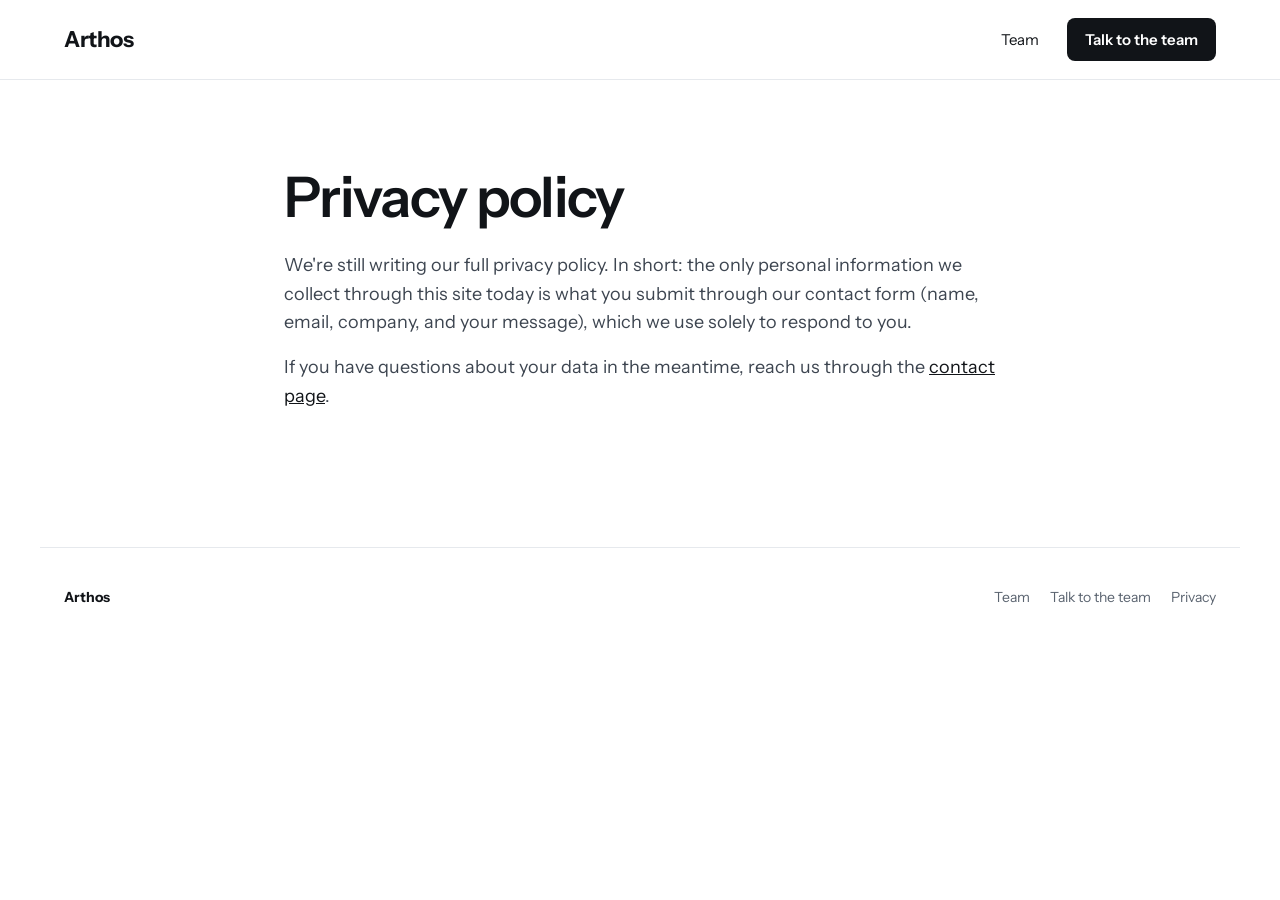
==== privacy/index.html @ 0f5fb615 "Rebuild homepage, team page, and contact page per approved design handoff New light/Instrument Sans " ====
<!DOCTYPE html>
<html lang="en">
<head>
    <meta charset="UTF-8">
    <meta name="viewport" content="width=device-width, initial-scale=1.0">
    <title>Privacy | Arthos AI</title>
    <meta name="robots" content="noindex">
    <link rel="icon" type="image/x-icon" href="/assets/favicon.ico">
    <link rel="preconnect" href="https://fonts.googleapis.com">
    <link rel="preconnect" href="https://fonts.gstatic.com" crossorigin>
    <link href="https://fonts.googleapis.com/css2?family=Instrument+Sans:wght@400;500;600;700&family=IBM+Plex+Mono:wght@400;500&display=swap" rel="stylesheet">
<style>
  :root { --ink: #111418; --body-text: #3D4550; --muted: #5B6470; --border: #E6E9ED; --acted: #1F5FD1; }
  * { box-sizing: border-box; }
  body { margin: 0; background: #FFFFFF; color: var(--ink); font-family: 'Instrument Sans', system-ui, sans-serif; -webkit-font-smoothing: antialiased; }
  a { color: var(--ink); }
  a:hover { color: var(--acted); }
  .wrap { max-width: 1200px; margin: 0 auto; padding: 0 24px; }
  nav.site-nav { border-bottom: 1px solid var(--border); }
  .site-nav .wrap { display: flex; align-items: center; justify-content: space-between; padding: 18px 24px; gap: 16px; flex-wrap: wrap; }
  .nav-brand { font-size: 22px; font-weight: 700; letter-spacing: -0.02em; text-decoration: none; }
  .nav-links { display: flex; align-items: center; gap: 28px; flex-wrap: wrap; font-size: 15px; }
  .nav-links a { text-decoration: none; }
  .nav-cta { background: var(--ink); color: #FFFFFF !important; padding: 12px 18px; border-radius: 8px; font-weight: 600; }
  main { padding: 88px 24px 120px; max-width: 760px; margin: 0 auto; }
  h1 { font-size: clamp(36px, 5vw, 56px); line-height: 1.05; letter-spacing: -0.03em; font-weight: 600; margin: 0 0 24px; }
  main p { font-size: 18px; line-height: 1.6; color: var(--body-text); margin: 0 0 16px; }
  footer.site-foot { border-top: 1px solid var(--border); padding: 40px 24px; display: flex; justify-content: space-between; gap: 16px; flex-wrap: wrap; font-size: 14px; color: var(--muted); max-width: 1200px; margin: 0 auto; }
  .foot-brand { font-weight: 700; color: var(--ink); text-decoration: none; }
  .foot-links { display: flex; gap: 20px; flex-wrap: wrap; }
  .foot-links a { color: var(--muted); text-decoration: none; }
</style>
</head>
<body>

<nav class="site-nav">
  <div class="wrap">
    <a class="nav-brand" href="/">Arthos</a>
    <div class="nav-links">
      <a href="/about.html">Team</a>
      <a class="nav-cta" href="/contact.html">Talk to the team</a>
    </div>
  </div>
</nav>

<main>
  <h1>Privacy policy</h1>
  <p>We're still writing our full privacy policy. In short: the only personal information we collect through this site today is what you submit through our contact form (name, email, company, and your message), which we use solely to respond to you.</p>
  <p>If you have questions about your data in the meantime, reach us through the <a href="/contact.html">contact page</a>.</p>
</main>

<footer class="site-foot">
  <a class="foot-brand" href="/">Arthos</a>
  <span class="foot-links">
    <a href="/about.html">Team</a>
    <a href="/contact.html">Talk to the team</a>
    <a href="/privacy/">Privacy</a>
  </span>
</footer>

</body>
</html>
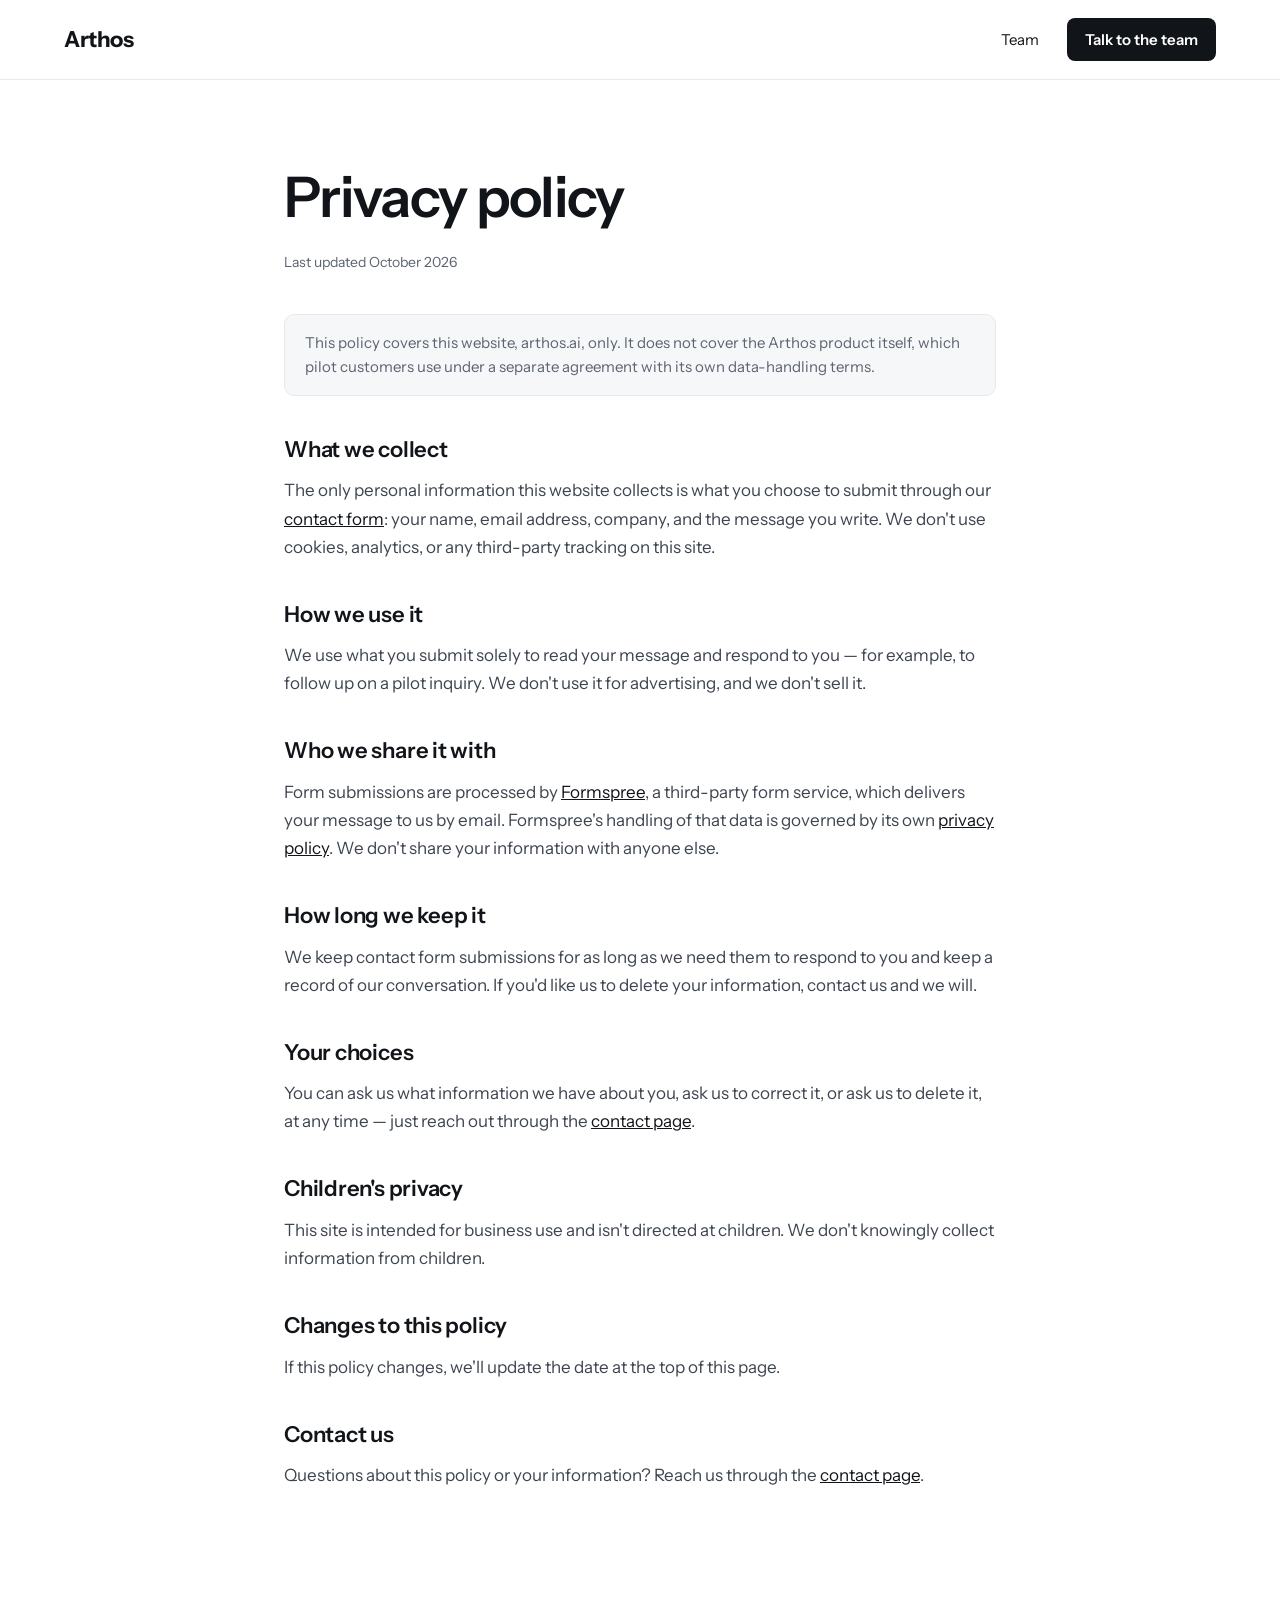
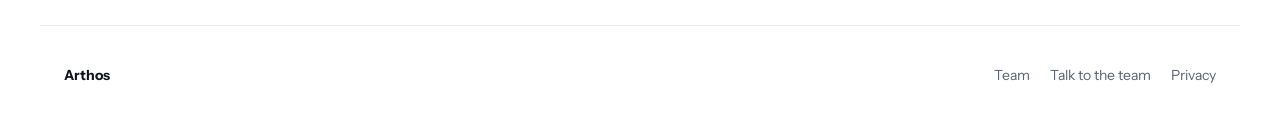
==== commit 2d02b286: "Replace contact form's success banner with an on-brand confirmation; add real privacy policy content" ====
--- a/privacy/index.html
+++ b/privacy/index.html
@@ -24,7 +24,12 @@
   .nav-cta { background: var(--ink); color: #FFFFFF !important; padding: 12px 18px; border-radius: 8px; font-weight: 600; }
   main { padding: 88px 24px 120px; max-width: 760px; margin: 0 auto; }
   h1 { font-size: clamp(36px, 5vw, 56px); line-height: 1.05; letter-spacing: -0.03em; font-weight: 600; margin: 0 0 24px; }
-  main p { font-size: 18px; line-height: 1.6; color: var(--body-text); margin: 0 0 16px; }
+  h2 { font-size: 22px; line-height: 1.3; letter-spacing: -0.01em; font-weight: 600; margin: 40px 0 12px; }
+  main p { font-size: 17px; line-height: 1.65; color: var(--body-text); margin: 0 0 16px; }
+  main ul { font-size: 17px; line-height: 1.65; color: var(--body-text); margin: 0 0 16px; padding-left: 22px; }
+  main li { margin-bottom: 8px; }
+  .updated { font-size: 14px; color: var(--muted); margin: 0 0 40px; }
+  .scope-note { background: #F6F7F9; border: 1px solid var(--border); border-radius: 10px; padding: 16px 20px; margin: 0 0 40px; font-size: 15px; line-height: 1.6; color: var(--muted); }
   footer.site-foot { border-top: 1px solid var(--border); padding: 40px 24px; display: flex; justify-content: space-between; gap: 16px; flex-wrap: wrap; font-size: 14px; color: var(--muted); max-width: 1200px; margin: 0 auto; }
   .foot-brand { font-weight: 700; color: var(--ink); text-decoration: none; }
   .foot-links { display: flex; gap: 20px; flex-wrap: wrap; }
@@ -45,8 +50,33 @@
 
 <main>
   <h1>Privacy policy</h1>
-  <p>We're still writing our full privacy policy. In short: the only personal information we collect through this site today is what you submit through our contact form (name, email, company, and your message), which we use solely to respond to you.</p>
-  <p>If you have questions about your data in the meantime, reach us through the <a href="/contact.html">contact page</a>.</p>
+  <p class="updated">Last updated October 2026</p>
+
+  <div class="scope-note">This policy covers this website, arthos.ai, only. It does not cover the Arthos product itself, which pilot customers use under a separate agreement with its own data-handling terms.</div>
+
+  <h2>What we collect</h2>
+  <p>The only personal information this website collects is what you choose to submit through our <a href="/contact.html">contact form</a>: your name, email address, company, and the message you write. We don't use cookies, analytics, or any third-party tracking on this site.</p>
+
+  <h2>How we use it</h2>
+  <p>We use what you submit solely to read your message and respond to you &mdash; for example, to follow up on a pilot inquiry. We don't use it for advertising, and we don't sell it.</p>
+
+  <h2>Who we share it with</h2>
+  <p>Form submissions are processed by <a href="https://formspree.io" target="_blank" rel="noopener">Formspree</a>, a third-party form service, which delivers your message to us by email. Formspree's handling of that data is governed by its own <a href="https://formspree.io/legal/privacy-policy/" target="_blank" rel="noopener">privacy policy</a>. We don't share your information with anyone else.</p>
+
+  <h2>How long we keep it</h2>
+  <p>We keep contact form submissions for as long as we need them to respond to you and keep a record of our conversation. If you'd like us to delete your information, contact us and we will.</p>
+
+  <h2>Your choices</h2>
+  <p>You can ask us what information we have about you, ask us to correct it, or ask us to delete it, at any time &mdash; just reach out through the <a href="/contact.html">contact page</a>.</p>
+
+  <h2>Children's privacy</h2>
+  <p>This site is intended for business use and isn't directed at children. We don't knowingly collect information from children.</p>
+
+  <h2>Changes to this policy</h2>
+  <p>If this policy changes, we'll update the date at the top of this page.</p>
+
+  <h2>Contact us</h2>
+  <p>Questions about this policy or your information? Reach us through the <a href="/contact.html">contact page</a>.</p>
 </main>
 
 <footer class="site-foot">
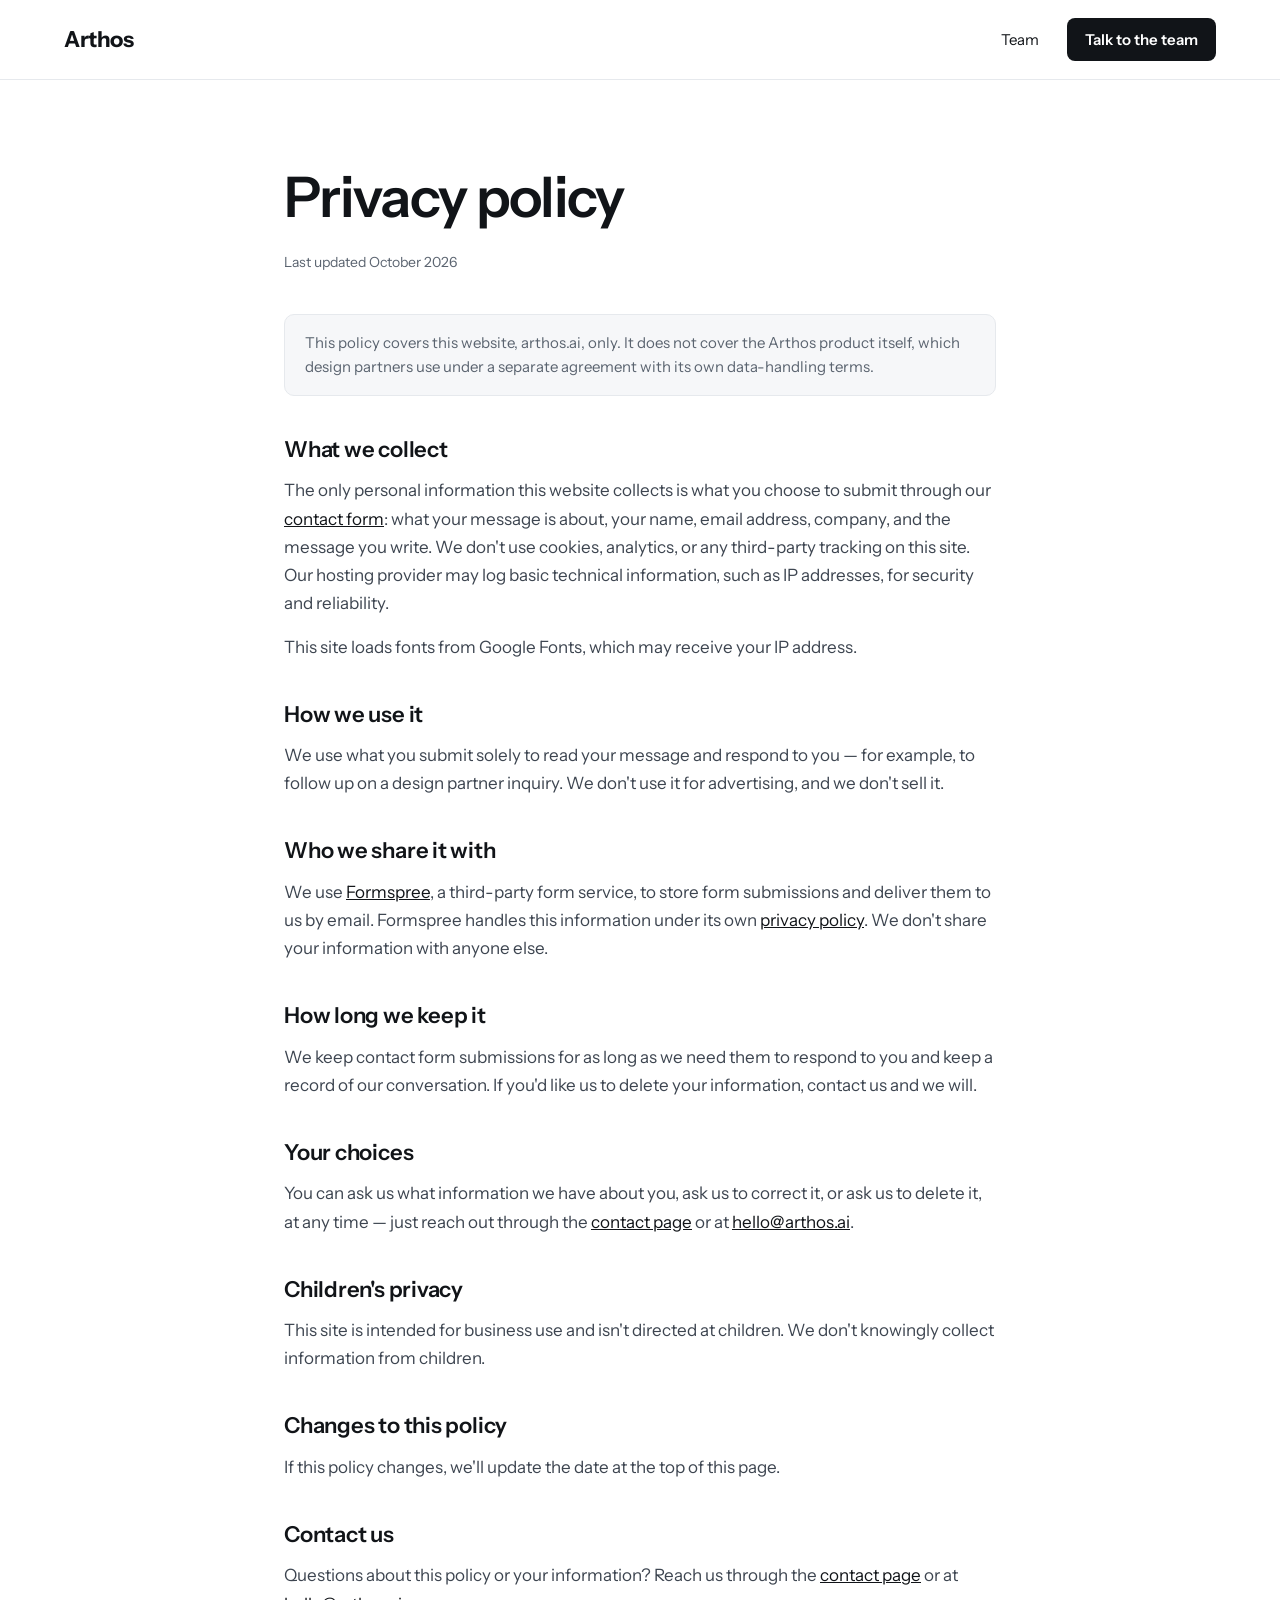
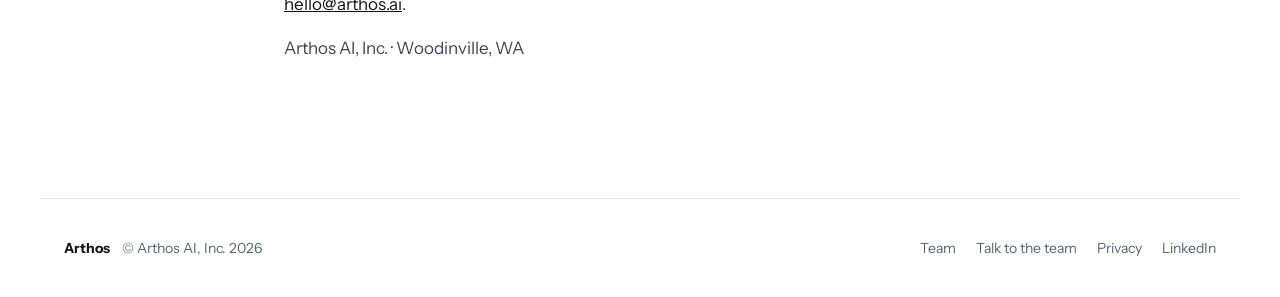
==== commit 58d51f3f: "Apply site update: footer LinkedIn/copyright, team page restructure, contact topic field, privacy re" ====
--- a/privacy/index.html
+++ b/privacy/index.html
@@ -31,7 +31,9 @@
   .updated { font-size: 14px; color: var(--muted); margin: 0 0 40px; }
   .scope-note { background: #F6F7F9; border: 1px solid var(--border); border-radius: 10px; padding: 16px 20px; margin: 0 0 40px; font-size: 15px; line-height: 1.6; color: var(--muted); }
   footer.site-foot { border-top: 1px solid var(--border); padding: 40px 24px; display: flex; justify-content: space-between; gap: 16px; flex-wrap: wrap; font-size: 14px; color: var(--muted); max-width: 1200px; margin: 0 auto; }
+  .foot-left { display: flex; align-items: center; gap: 12px; flex-wrap: wrap; }
   .foot-brand { font-weight: 700; color: var(--ink); text-decoration: none; }
+  .foot-copy { color: var(--muted); }
   .foot-links { display: flex; gap: 20px; flex-wrap: wrap; }
   .foot-links a { color: var(--muted); text-decoration: none; }
 </style>
@@ -52,22 +54,23 @@
   <h1>Privacy policy</h1>
   <p class="updated">Last updated October 2026</p>
 
-  <div class="scope-note">This policy covers this website, arthos.ai, only. It does not cover the Arthos product itself, which pilot customers use under a separate agreement with its own data-handling terms.</div>
+  <div class="scope-note">This policy covers this website, arthos.ai, only. It does not cover the Arthos product itself, which design partners use under a separate agreement with its own data-handling terms.</div>
 
   <h2>What we collect</h2>
-  <p>The only personal information this website collects is what you choose to submit through our <a href="/contact.html">contact form</a>: your name, email address, company, and the message you write. We don't use cookies, analytics, or any third-party tracking on this site.</p>
+  <p>The only personal information this website collects is what you choose to submit through our <a href="/contact.html">contact form</a>: what your message is about, your name, email address, company, and the message you write. We don't use cookies, analytics, or any third-party tracking on this site. Our hosting provider may log basic technical information, such as IP addresses, for security and reliability.</p>
+  <p>This site loads fonts from Google Fonts, which may receive your IP address.</p>
 
   <h2>How we use it</h2>
-  <p>We use what you submit solely to read your message and respond to you &mdash; for example, to follow up on a pilot inquiry. We don't use it for advertising, and we don't sell it.</p>
+  <p>We use what you submit solely to read your message and respond to you &mdash; for example, to follow up on a design partner inquiry. We don't use it for advertising, and we don't sell it.</p>
 
   <h2>Who we share it with</h2>
-  <p>Form submissions are processed by <a href="https://formspree.io" target="_blank" rel="noopener">Formspree</a>, a third-party form service, which delivers your message to us by email. Formspree's handling of that data is governed by its own <a href="https://formspree.io/legal/privacy-policy/" target="_blank" rel="noopener">privacy policy</a>. We don't share your information with anyone else.</p>
+  <p>We use <a href="https://formspree.io" target="_blank" rel="noopener">Formspree</a>, a third-party form service, to store form submissions and deliver them to us by email. Formspree handles this information under its own <a href="https://formspree.io/legal/privacy-policy/" target="_blank" rel="noopener">privacy policy</a>. We don't share your information with anyone else.</p>
 
   <h2>How long we keep it</h2>
   <p>We keep contact form submissions for as long as we need them to respond to you and keep a record of our conversation. If you'd like us to delete your information, contact us and we will.</p>
 
   <h2>Your choices</h2>
-  <p>You can ask us what information we have about you, ask us to correct it, or ask us to delete it, at any time &mdash; just reach out through the <a href="/contact.html">contact page</a>.</p>
+  <p>You can ask us what information we have about you, ask us to correct it, or ask us to delete it, at any time &mdash; just reach out through the <a href="/contact.html">contact page</a> or at <a href="mailto:hello@arthos.ai">hello@arthos.ai</a>.</p>
 
   <h2>Children's privacy</h2>
   <p>This site is intended for business use and isn't directed at children. We don't knowingly collect information from children.</p>
@@ -76,17 +79,23 @@
   <p>If this policy changes, we'll update the date at the top of this page.</p>
 
   <h2>Contact us</h2>
-  <p>Questions about this policy or your information? Reach us through the <a href="/contact.html">contact page</a>.</p>
+  <p>Questions about this policy or your information? Reach us through the <a href="/contact.html">contact page</a> or at <a href="mailto:hello@arthos.ai">hello@arthos.ai</a>.</p>
+  <p>Arthos AI, Inc. &middot; Woodinville, WA</p>
 </main>
 
 <footer class="site-foot">
-  <a class="foot-brand" href="/">Arthos</a>
+  <span class="foot-left">
+    <a class="foot-brand" href="/">Arthos</a>
+    <span class="foot-copy">&copy; Arthos AI, Inc. <span id="copy-year"></span></span>
+  </span>
   <span class="foot-links">
     <a href="/about.html">Team</a>
     <a href="/contact.html">Talk to the team</a>
     <a href="/privacy/">Privacy</a>
+    <a href="https://www.linkedin.com/company/arthos-ai/" target="_blank" rel="noopener">LinkedIn</a>
   </span>
 </footer>
 
+<script>document.getElementById('copy-year').textContent = new Date().getFullYear();</script>
 </body>
 </html>
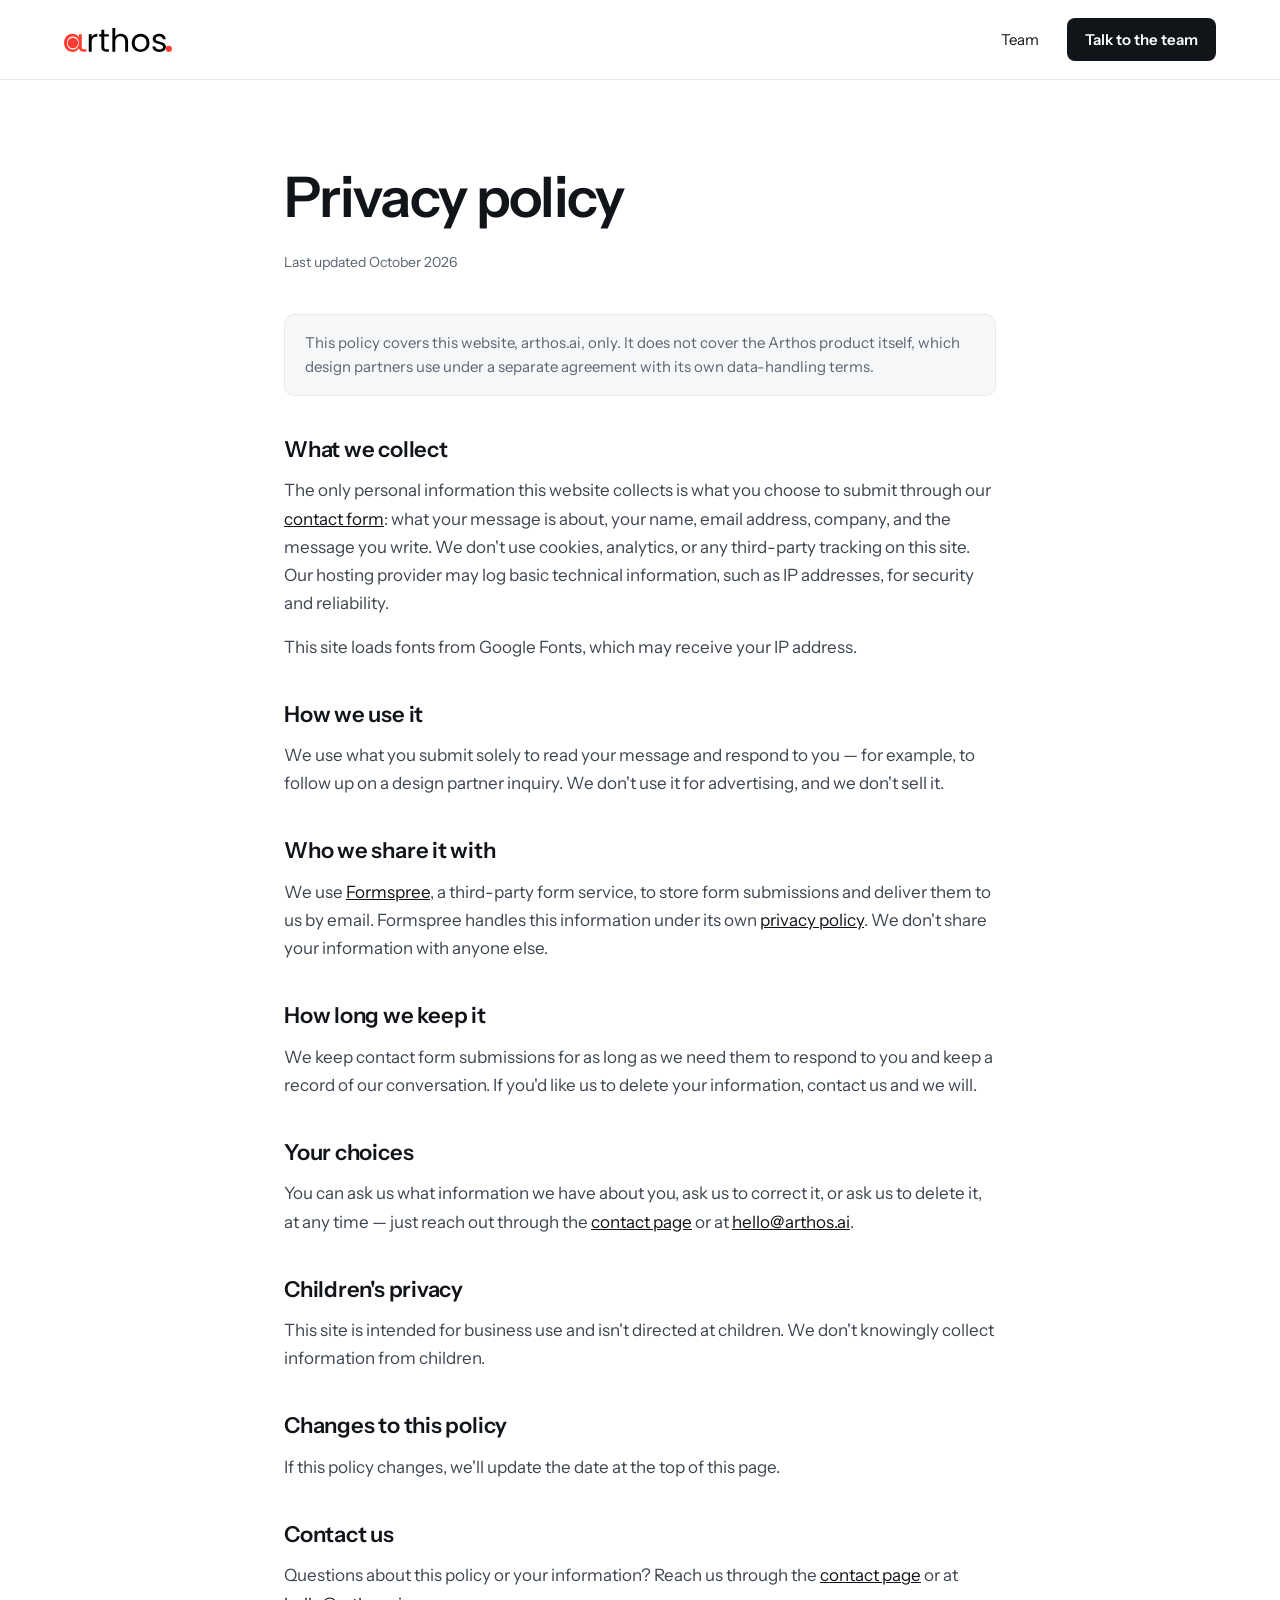
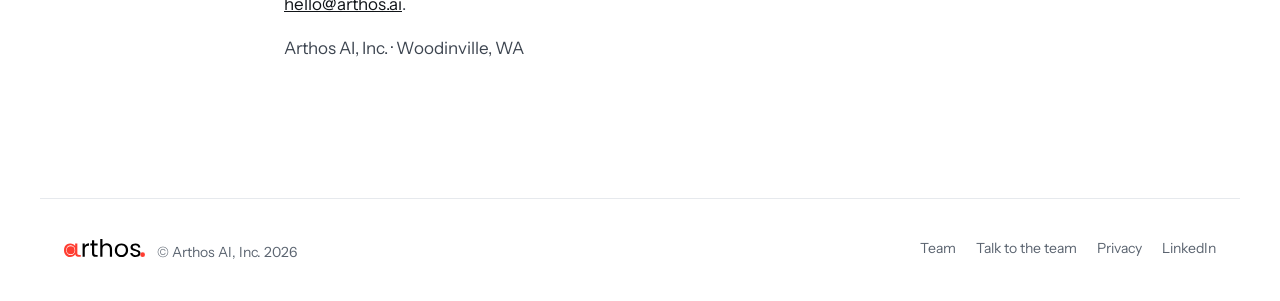
==== commit aeae94e4: "Replace nav/footer text wordmark with the new logo, update favicon to the red dot mark Nav and foote" ====
--- a/privacy/index.html
+++ b/privacy/index.html
@@ -5,6 +5,7 @@
     <meta name="viewport" content="width=device-width, initial-scale=1.0">
     <title>Privacy | Arthos AI</title>
     <meta name="robots" content="noindex">
+    <link rel="icon" type="image/svg+xml" href="/assets/favicon.svg">
     <link rel="icon" type="image/x-icon" href="/assets/favicon.ico">
     <link rel="preconnect" href="https://fonts.googleapis.com">
     <link rel="preconnect" href="https://fonts.gstatic.com" crossorigin>
@@ -18,7 +19,8 @@
   .wrap { max-width: 1200px; margin: 0 auto; padding: 0 24px; }
   nav.site-nav { border-bottom: 1px solid var(--border); }
   .site-nav .wrap { display: flex; align-items: center; justify-content: space-between; padding: 18px 24px; gap: 16px; flex-wrap: wrap; }
-  .nav-brand { font-size: 22px; font-weight: 700; letter-spacing: -0.02em; text-decoration: none; }
+  .nav-brand { display: inline-flex; align-items: center; text-decoration: none; }
+  .nav-brand img { display: block; height: 24px; width: auto; }
   .nav-links { display: flex; align-items: center; gap: 28px; flex-wrap: wrap; font-size: 15px; }
   .nav-links a { text-decoration: none; }
   .nav-cta { background: var(--ink); color: #FFFFFF !important; padding: 12px 18px; border-radius: 8px; font-weight: 600; }
@@ -31,8 +33,9 @@
   .updated { font-size: 14px; color: var(--muted); margin: 0 0 40px; }
   .scope-note { background: #F6F7F9; border: 1px solid var(--border); border-radius: 10px; padding: 16px 20px; margin: 0 0 40px; font-size: 15px; line-height: 1.6; color: var(--muted); }
   footer.site-foot { border-top: 1px solid var(--border); padding: 40px 24px; display: flex; justify-content: space-between; gap: 16px; flex-wrap: wrap; font-size: 14px; color: var(--muted); max-width: 1200px; margin: 0 auto; }
-  .foot-left { display: flex; align-items: center; gap: 12px; flex-wrap: wrap; }
-  .foot-brand { font-weight: 700; color: var(--ink); text-decoration: none; }
+  .foot-left { display: flex; align-items: baseline; gap: 12px; flex-wrap: wrap; }
+  .foot-brand { display: inline-flex; align-items: center; text-decoration: none; }
+  .foot-brand img { display: block; height: 18px; width: auto; }
   .foot-copy { color: var(--muted); }
   .foot-links { display: flex; gap: 20px; flex-wrap: wrap; }
   .foot-links a { color: var(--muted); text-decoration: none; }
@@ -42,7 +45,7 @@
 
 <nav class="site-nav">
   <div class="wrap">
-    <a class="nav-brand" href="/">Arthos</a>
+    <a class="nav-brand" href="/"><img src="/assets/arthos-wordmark.svg" alt="Arthos"></a>
     <div class="nav-links">
       <a href="/about.html">Team</a>
       <a class="nav-cta" href="/contact.html">Talk to the team</a>
@@ -85,7 +88,7 @@
 
 <footer class="site-foot">
   <span class="foot-left">
-    <a class="foot-brand" href="/">Arthos</a>
+    <a class="foot-brand" href="/"><img src="/assets/arthos-wordmark.svg" alt="Arthos"></a>
     <span class="foot-copy">&copy; Arthos AI, Inc. <span id="copy-year"></span></span>
   </span>
   <span class="foot-links">
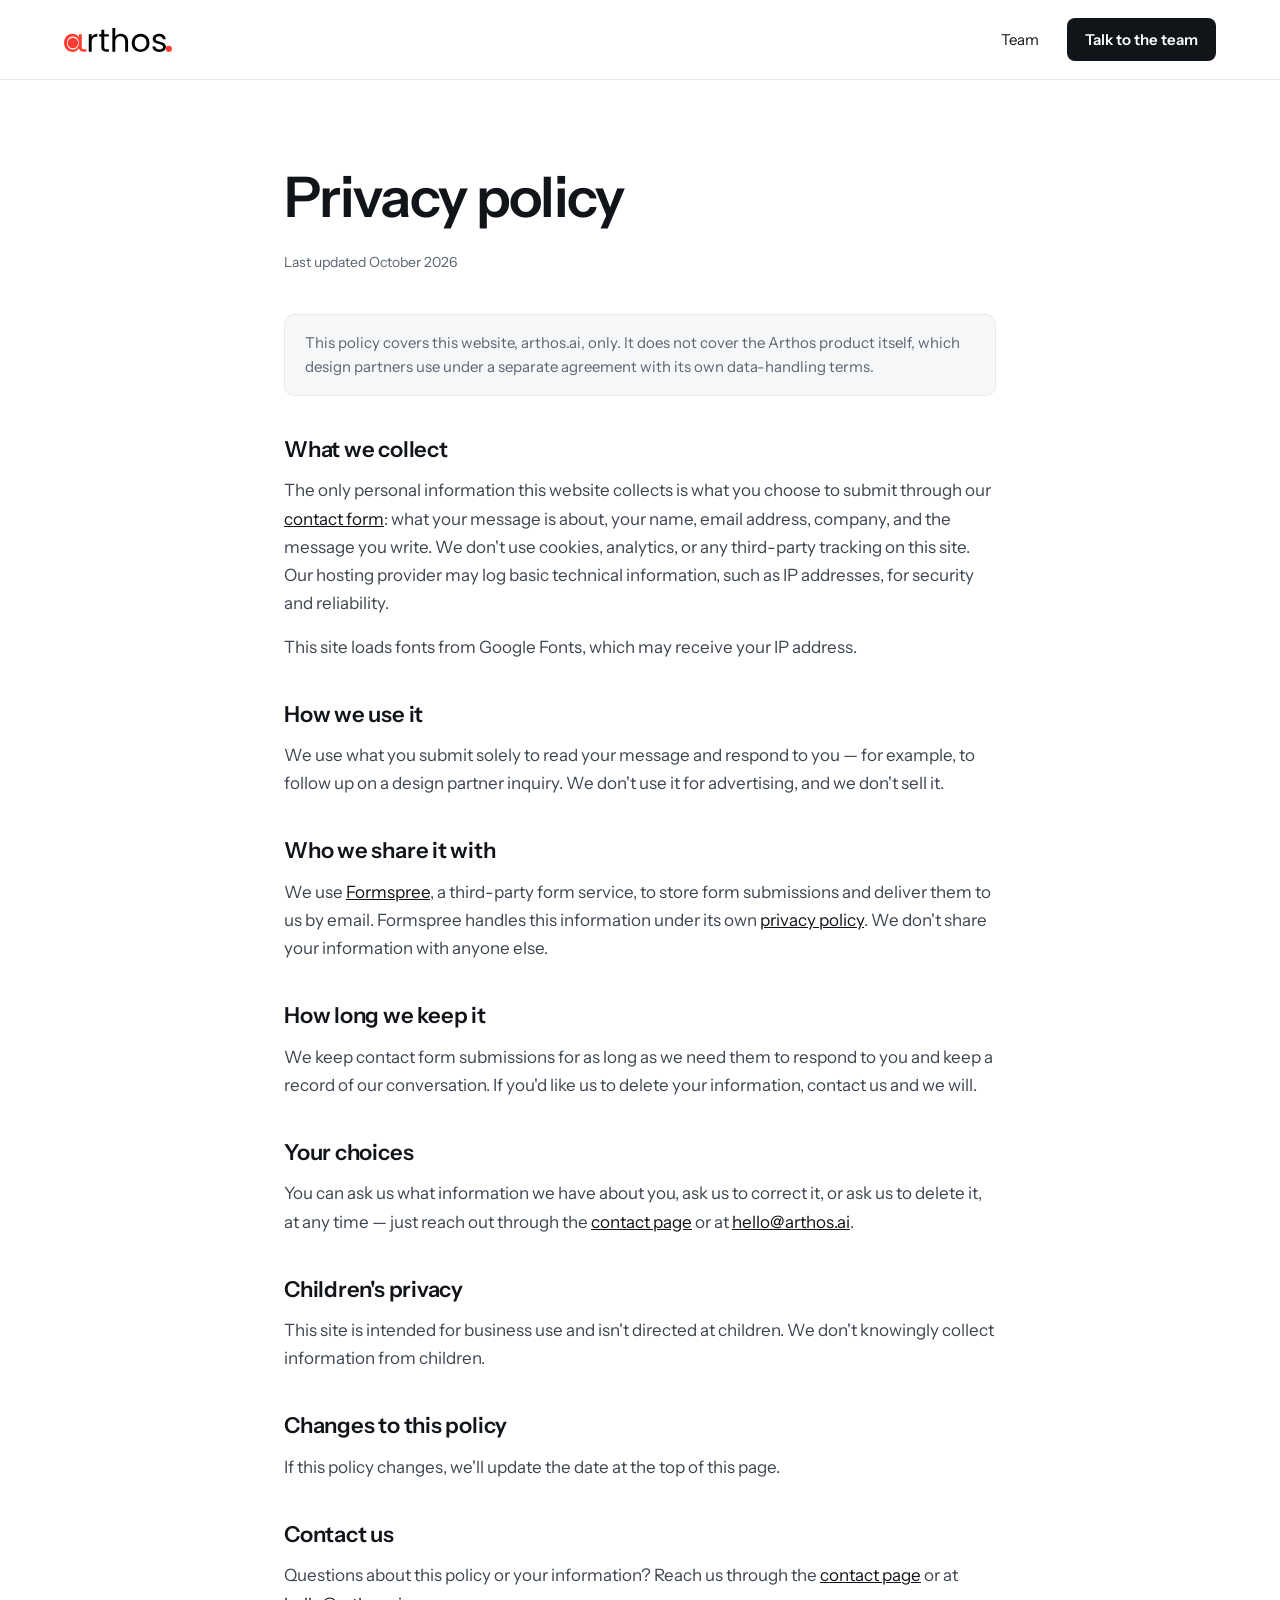
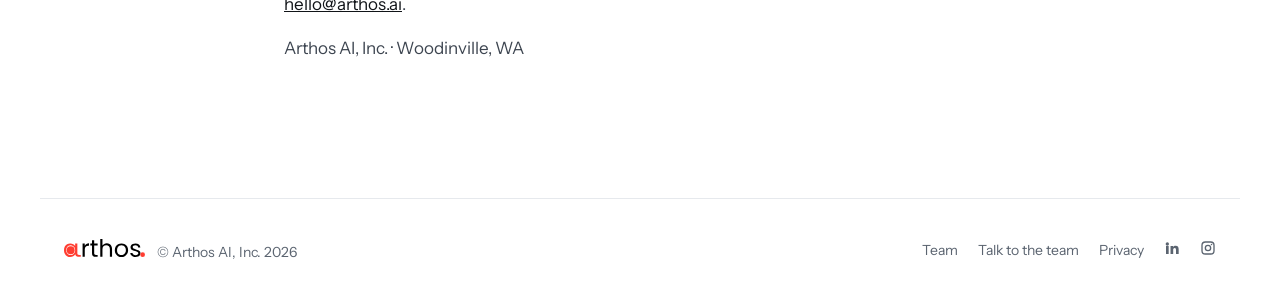
==== commit 2145d819: "Add Instagram to the footer, switch LinkedIn/Instagram to icon glyphs Footer social links are now ic" ====
--- a/privacy/index.html
+++ b/privacy/index.html
@@ -37,7 +37,7 @@
   .foot-brand { display: inline-flex; align-items: center; text-decoration: none; }
   .foot-brand img { display: block; height: 18px; width: auto; }
   .foot-copy { color: var(--muted); }
-  .foot-links { display: flex; gap: 20px; flex-wrap: wrap; }
+  .foot-links { display: flex; align-items: center; gap: 20px; flex-wrap: wrap; }
   .foot-links a { color: var(--muted); text-decoration: none; }
 </style>
 </head>
@@ -95,7 +95,8 @@
     <a href="/about.html">Team</a>
     <a href="/contact.html">Talk to the team</a>
     <a href="/privacy/">Privacy</a>
-    <a href="https://www.linkedin.com/company/arthos-ai/" target="_blank" rel="noopener">LinkedIn</a>
+    <a href="https://www.linkedin.com/company/arthos-ai/" target="_blank" rel="noopener" aria-label="LinkedIn" class="foot-social"><svg width="16" height="16" viewBox="0 0 24 24" fill="currentColor" aria-hidden="true"><path d="M4.98 3.5a2.5 2.5 0 1 1 0 5 2.5 2.5 0 0 1 0-5zM3 9h4v12H3V9zm7 0h3.6v1.64h.05c.5-.95 1.73-1.95 3.56-1.95C21.2 8.69 22 11.1 22 14.3V21h-4v-5.9c0-1.4-.03-3.2-1.95-3.2-1.96 0-2.26 1.53-2.26 3.1V21h-4V9z"/></svg></a>
+    <a href="https://www.instagram.com/arthosai" target="_blank" rel="noopener" aria-label="Instagram" class="foot-social"><svg width="16" height="16" viewBox="0 0 24 24" fill="none" stroke="currentColor" stroke-width="2" aria-hidden="true"><rect x="3" y="3" width="18" height="18" rx="5"/><circle cx="12" cy="12" r="4"/><circle cx="17.3" cy="6.7" r="1.2" fill="currentColor" stroke="none"/></svg></a>
   </span>
 </footer>
 
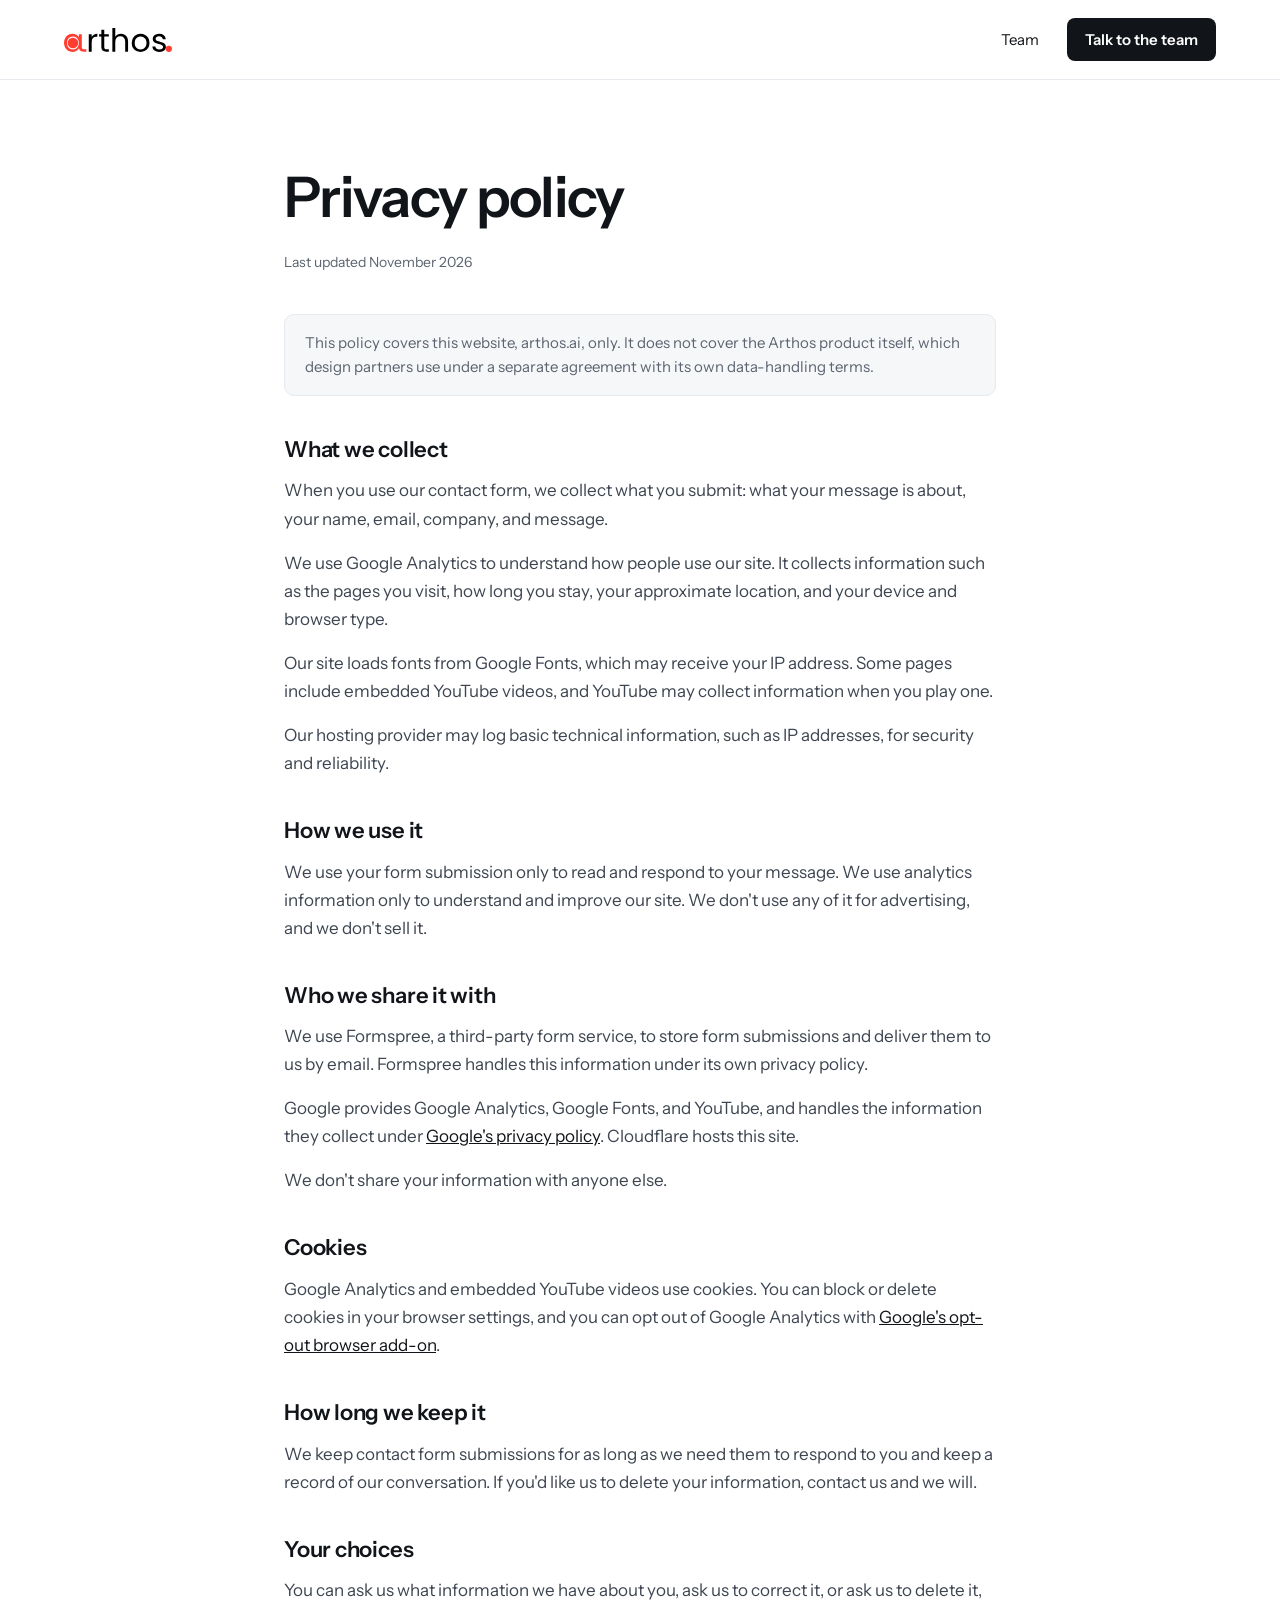
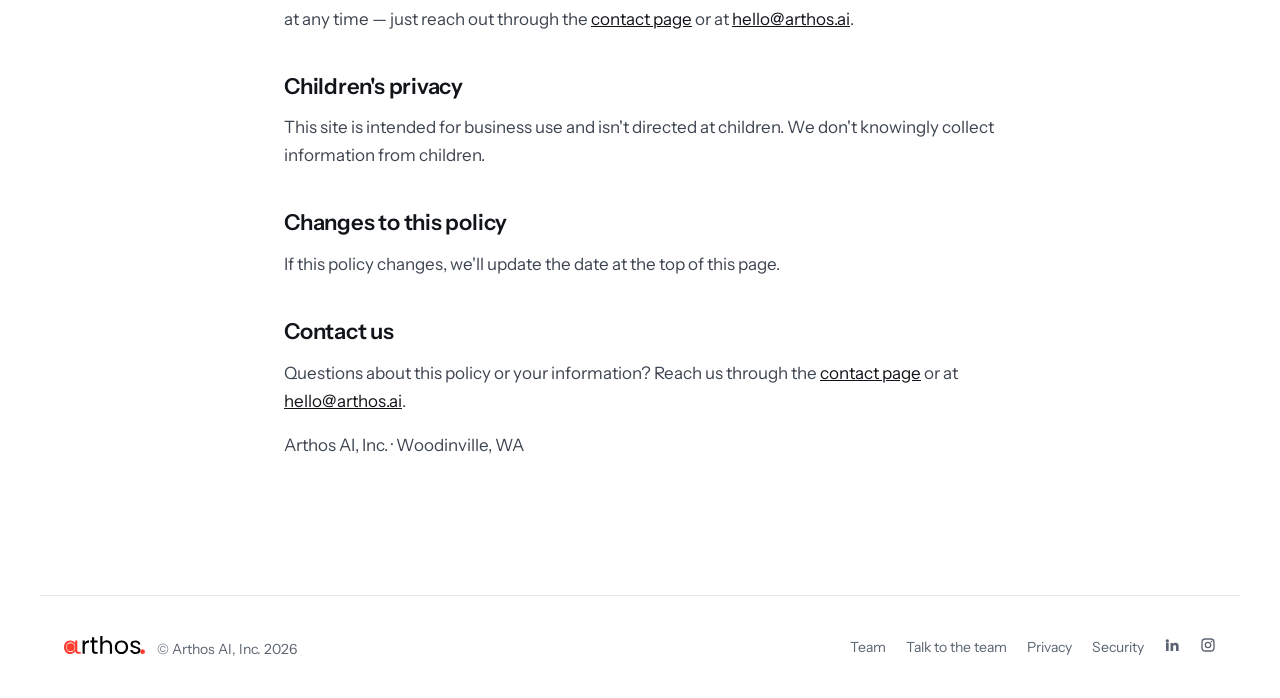
==== commit f95439ac: "Add Security and Subprocessors pages, per arthos-website-handoff.md New pages: - /security/ — summar" ====
--- a/privacy/index.html
+++ b/privacy/index.html
@@ -55,19 +55,26 @@
 
 <main>
   <h1>Privacy policy</h1>
-  <p class="updated">Last updated October 2026</p>
+  <p class="updated">Last updated November 2026</p>
 
   <div class="scope-note">This policy covers this website, arthos.ai, only. It does not cover the Arthos product itself, which design partners use under a separate agreement with its own data-handling terms.</div>
 
   <h2>What we collect</h2>
-  <p>The only personal information this website collects is what you choose to submit through our <a href="/contact.html">contact form</a>: what your message is about, your name, email address, company, and the message you write. We don't use cookies, analytics, or any third-party tracking on this site. Our hosting provider may log basic technical information, such as IP addresses, for security and reliability.</p>
-  <p>This site loads fonts from Google Fonts, which may receive your IP address.</p>
+  <p>When you use our contact form, we collect what you submit: what your message is about, your name, email, company, and message.</p>
+  <p>We use Google Analytics to understand how people use our site. It collects information such as the pages you visit, how long you stay, your approximate location, and your device and browser type.</p>
+  <p>Our site loads fonts from Google Fonts, which may receive your IP address. Some pages include embedded YouTube videos, and YouTube may collect information when you play one.</p>
+  <p>Our hosting provider may log basic technical information, such as IP addresses, for security and reliability.</p>
 
   <h2>How we use it</h2>
-  <p>We use what you submit solely to read your message and respond to you &mdash; for example, to follow up on a design partner inquiry. We don't use it for advertising, and we don't sell it.</p>
+  <p>We use your form submission only to read and respond to your message. We use analytics information only to understand and improve our site. We don't use any of it for advertising, and we don't sell it.</p>
 
   <h2>Who we share it with</h2>
-  <p>We use <a href="https://formspree.io" target="_blank" rel="noopener">Formspree</a>, a third-party form service, to store form submissions and deliver them to us by email. Formspree handles this information under its own <a href="https://formspree.io/legal/privacy-policy/" target="_blank" rel="noopener">privacy policy</a>. We don't share your information with anyone else.</p>
+  <p>We use Formspree, a third-party form service, to store form submissions and deliver them to us by email. Formspree handles this information under its own privacy policy.</p>
+  <p>Google provides Google Analytics, Google Fonts, and YouTube, and handles the information they collect under <a href="https://policies.google.com/privacy" target="_blank" rel="noopener">Google's privacy policy</a>. Cloudflare hosts this site.</p>
+  <p>We don't share your information with anyone else.</p>
+
+  <h2>Cookies</h2>
+  <p>Google Analytics and embedded YouTube videos use cookies. You can block or delete cookies in your browser settings, and you can opt out of Google Analytics with <a href="https://tools.google.com/dlpage/gaoptout" target="_blank" rel="noopener">Google's opt-out browser add-on</a>.</p>
 
   <h2>How long we keep it</h2>
   <p>We keep contact form submissions for as long as we need them to respond to you and keep a record of our conversation. If you'd like us to delete your information, contact us and we will.</p>
@@ -95,6 +102,7 @@
     <a href="/about.html">Team</a>
     <a href="/contact.html">Talk to the team</a>
     <a href="/privacy/">Privacy</a>
+    <a href="/security/">Security</a>
     <a href="https://www.linkedin.com/company/arthos-ai/" target="_blank" rel="noopener" aria-label="LinkedIn" class="foot-social"><svg width="16" height="16" viewBox="0 0 24 24" fill="currentColor" aria-hidden="true"><path d="M4.98 3.5a2.5 2.5 0 1 1 0 5 2.5 2.5 0 0 1 0-5zM3 9h4v12H3V9zm7 0h3.6v1.64h.05c.5-.95 1.73-1.95 3.56-1.95C21.2 8.69 22 11.1 22 14.3V21h-4v-5.9c0-1.4-.03-3.2-1.95-3.2-1.96 0-2.26 1.53-2.26 3.1V21h-4V9z"/></svg></a>
     <a href="https://www.instagram.com/arthosai" target="_blank" rel="noopener" aria-label="Instagram" class="foot-social"><svg width="16" height="16" viewBox="0 0 24 24" fill="none" stroke="currentColor" stroke-width="2" aria-hidden="true"><rect x="3" y="3" width="18" height="18" rx="5"/><circle cx="12" cy="12" r="4"/><circle cx="17.3" cy="6.7" r="1.2" fill="currentColor" stroke="none"/></svg></a>
   </span>
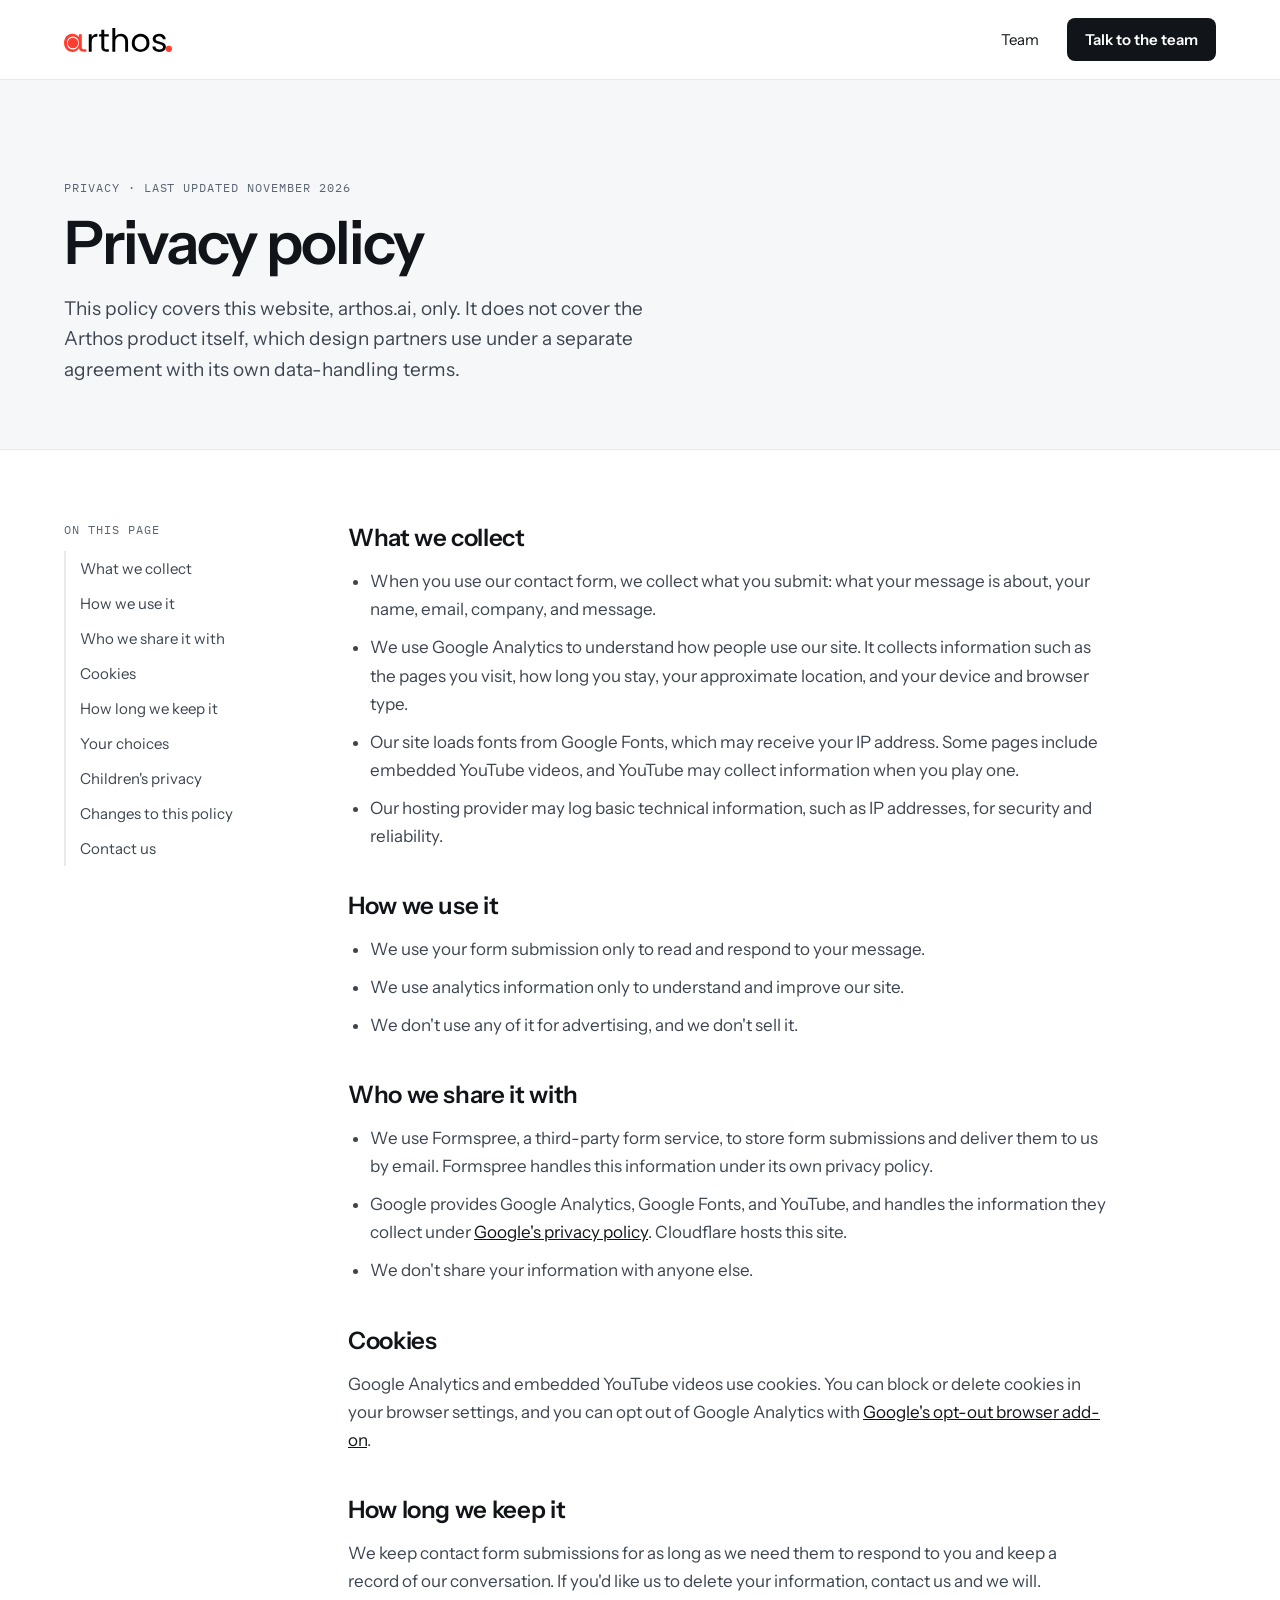
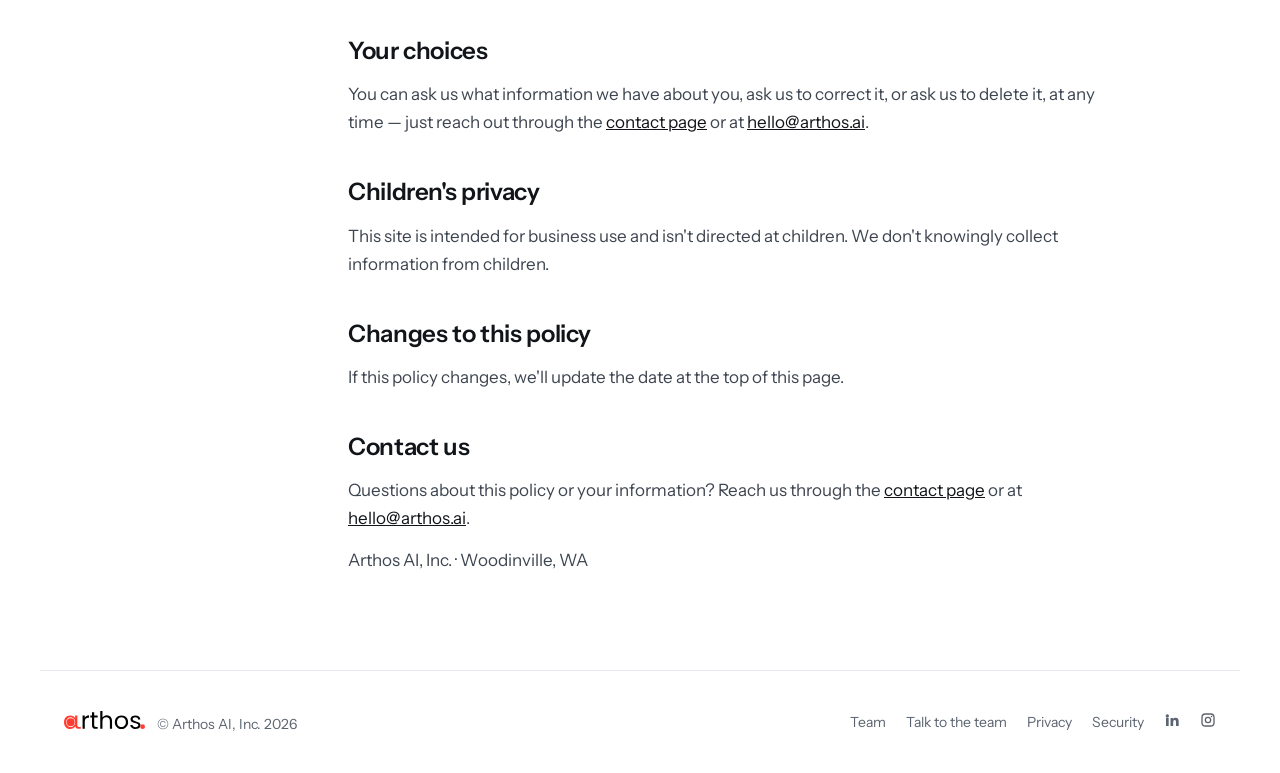
==== commit 9597e710: "Match Privacy page's layout to Security's - Sticky nav (was missing entirely on Privacy) - Same head" ====
--- a/privacy/index.html
+++ b/privacy/index.html
@@ -11,27 +11,40 @@
     <link rel="preconnect" href="https://fonts.gstatic.com" crossorigin>
     <link href="https://fonts.googleapis.com/css2?family=Instrument+Sans:wght@400;500;600;700&family=IBM+Plex+Mono:wght@400;500&display=swap" rel="stylesheet">
 <style>
-  :root { --ink: #111418; --body-text: #3D4550; --muted: #5B6470; --border: #E6E9ED; --acted: #1F5FD1; }
+  :root { --ink: #111418; --body-text: #3D4550; --muted: #5B6470; --border: #E6E9ED; --acted: #1F5FD1; --bg-light: #F6F7F9; }
   * { box-sizing: border-box; }
   body { margin: 0; background: #FFFFFF; color: var(--ink); font-family: 'Instrument Sans', system-ui, sans-serif; -webkit-font-smoothing: antialiased; }
   a { color: var(--ink); }
   a:hover { color: var(--acted); }
   .wrap { max-width: 1200px; margin: 0 auto; padding: 0 24px; }
-  nav.site-nav { border-bottom: 1px solid var(--border); }
+  nav.site-nav { border-bottom: 1px solid var(--border); position: sticky; top: 0; z-index: 20; background: #FFFFFF; }
   .site-nav .wrap { display: flex; align-items: center; justify-content: space-between; padding: 18px 24px; gap: 16px; flex-wrap: wrap; }
   .nav-brand { display: inline-flex; align-items: center; text-decoration: none; }
   .nav-brand img { display: block; height: 24px; width: auto; }
   .nav-links { display: flex; align-items: center; gap: 28px; flex-wrap: wrap; font-size: 15px; }
   .nav-links a { text-decoration: none; }
   .nav-cta { background: var(--ink); color: #FFFFFF !important; padding: 12px 18px; border-radius: 8px; font-weight: 600; }
-  main { padding: 88px 24px 120px; max-width: 760px; margin: 0 auto; }
-  h1 { font-size: clamp(36px, 5vw, 56px); line-height: 1.05; letter-spacing: -0.03em; font-weight: 600; margin: 0 0 24px; }
-  h2 { font-size: 22px; line-height: 1.3; letter-spacing: -0.01em; font-weight: 600; margin: 40px 0 12px; }
-  main p { font-size: 17px; line-height: 1.65; color: var(--body-text); margin: 0 0 16px; }
-  main ul { font-size: 17px; line-height: 1.65; color: var(--body-text); margin: 0 0 16px; padding-left: 22px; }
-  main li { margin-bottom: 8px; }
-  .updated { font-size: 14px; color: var(--muted); margin: 0 0 40px; }
-  .scope-note { background: #F6F7F9; border: 1px solid var(--border); border-radius: 10px; padding: 16px 20px; margin: 0 0 40px; font-size: 15px; line-height: 1.6; color: var(--muted); }
+  .sec-head { background: var(--bg-light); border-bottom: 1px solid var(--border); padding: 88px 0 64px; }
+  h1 { font-size: clamp(40px, 5vw, 60px); line-height: 1.05; letter-spacing: -0.035em; font-weight: 600; margin: 16px 0 0; }
+  h2 { font-size: 24px; line-height: 1.3; letter-spacing: -0.015em; font-weight: 600; margin: 0; scroll-margin-top: 112px; }
+  .intro { margin: 20px 0 0; max-width: 640px; font-size: 19px; line-height: 1.6; color: var(--body-text); }
+  .sec-content p { font-size: 17px; line-height: 1.65; color: var(--body-text); margin: 14px 0 0; }
+  .sec-content ul { font-size: 17px; line-height: 1.65; color: var(--body-text); margin: 14px 0 0; padding-left: 22px; display: flex; flex-direction: column; gap: 10px; }
+  .sec-content li { margin: 0; }
+
+  .eyebrow { font-family: 'IBM Plex Mono', monospace; font-size: 12px; letter-spacing: .08em; text-transform: uppercase; color: var(--muted); }
+
+  .sec-body { max-width: 1200px; margin: 0 auto; padding: 72px 24px 96px; display: flex; flex-wrap: wrap; gap: 64px; align-items: flex-start; }
+  .sec-toc { flex: 0 0 220px; position: sticky; top: 96px; font-size: 15px; line-height: 1.4; }
+  .sec-toc .eyebrow { display: block; margin-bottom: 12px; }
+  .sec-toc a { display: block; padding: 7px 0 7px 14px; border-left: 2px solid var(--border); color: var(--body-text); text-decoration: none; }
+  .sec-toc a:hover { color: var(--acted); border-left-color: var(--acted); }
+  .sec-content { flex: 1 1 460px; min-width: 0; max-width: 760px; display: flex; flex-direction: column; gap: 40px; }
+
+  @media (max-width: 720px) {
+    .sec-toc { position: static; flex: 1 1 100%; }
+  }
+  #scroll-spacer { height: 0; }
   footer.site-foot { border-top: 1px solid var(--border); padding: 40px 24px; display: flex; justify-content: space-between; gap: 16px; flex-wrap: wrap; font-size: 14px; color: var(--muted); max-width: 1200px; margin: 0 auto; }
   .foot-left { display: flex; align-items: baseline; gap: 12px; flex-wrap: wrap; }
   .foot-brand { display: inline-flex; align-items: center; text-decoration: none; }
@@ -53,45 +66,89 @@
   </div>
 </nav>
 
-<main>
-  <h1>Privacy policy</h1>
-  <p class="updated">Last updated November 2026</p>
-
-  <div class="scope-note">This policy covers this website, arthos.ai, only. It does not cover the Arthos product itself, which design partners use under a separate agreement with its own data-handling terms.</div>
-
-  <h2>What we collect</h2>
-  <p>When you use our contact form, we collect what you submit: what your message is about, your name, email, company, and message.</p>
-  <p>We use Google Analytics to understand how people use our site. It collects information such as the pages you visit, how long you stay, your approximate location, and your device and browser type.</p>
-  <p>Our site loads fonts from Google Fonts, which may receive your IP address. Some pages include embedded YouTube videos, and YouTube may collect information when you play one.</p>
-  <p>Our hosting provider may log basic technical information, such as IP addresses, for security and reliability.</p>
-
-  <h2>How we use it</h2>
-  <p>We use your form submission only to read and respond to your message. We use analytics information only to understand and improve our site. We don't use any of it for advertising, and we don't sell it.</p>
-
-  <h2>Who we share it with</h2>
-  <p>We use Formspree, a third-party form service, to store form submissions and deliver them to us by email. Formspree handles this information under its own privacy policy.</p>
-  <p>Google provides Google Analytics, Google Fonts, and YouTube, and handles the information they collect under <a href="https://policies.google.com/privacy" target="_blank" rel="noopener">Google's privacy policy</a>. Cloudflare hosts this site.</p>
-  <p>We don't share your information with anyone else.</p>
-
-  <h2>Cookies</h2>
-  <p>Google Analytics and embedded YouTube videos use cookies. You can block or delete cookies in your browser settings, and you can opt out of Google Analytics with <a href="https://tools.google.com/dlpage/gaoptout" target="_blank" rel="noopener">Google's opt-out browser add-on</a>.</p>
-
-  <h2>How long we keep it</h2>
-  <p>We keep contact form submissions for as long as we need them to respond to you and keep a record of our conversation. If you'd like us to delete your information, contact us and we will.</p>
-
-  <h2>Your choices</h2>
-  <p>You can ask us what information we have about you, ask us to correct it, or ask us to delete it, at any time &mdash; just reach out through the <a href="/contact.html">contact page</a> or at <a href="mailto:hello@arthos.ai">hello@arthos.ai</a>.</p>
-
-  <h2>Children's privacy</h2>
-  <p>This site is intended for business use and isn't directed at children. We don't knowingly collect information from children.</p>
-
-  <h2>Changes to this policy</h2>
-  <p>If this policy changes, we'll update the date at the top of this page.</p>
-
-  <h2>Contact us</h2>
-  <p>Questions about this policy or your information? Reach us through the <a href="/contact.html">contact page</a> or at <a href="mailto:hello@arthos.ai">hello@arthos.ai</a>.</p>
-  <p>Arthos AI, Inc. &middot; Woodinville, WA</p>
-</main>
+<header class="sec-head">
+  <div class="wrap">
+    <p class="eyebrow">Privacy &middot; Last updated November 2026</p>
+    <h1>Privacy policy</h1>
+    <p class="intro">This policy covers this website, arthos.ai, only. It does not cover the Arthos product itself, which design partners use under a separate agreement with its own data-handling terms.</p>
+  </div>
+</header>
+
+<div class="sec-body">
+  <nav class="sec-toc" aria-label="On this page">
+    <span class="eyebrow">On this page</span>
+    <a href="#what-we-collect">What we collect</a>
+    <a href="#how-we-use-it">How we use it</a>
+    <a href="#who-we-share-it-with">Who we share it with</a>
+    <a href="#cookies">Cookies</a>
+    <a href="#how-long-we-keep-it">How long we keep it</a>
+    <a href="#your-choices">Your choices</a>
+    <a href="#childrens-privacy">Children's privacy</a>
+    <a href="#changes">Changes to this policy</a>
+    <a href="#contact">Contact us</a>
+  </nav>
+
+  <div class="sec-content">
+    <section>
+      <h2 id="what-we-collect">What we collect</h2>
+      <ul>
+        <li>When you use our contact form, we collect what you submit: what your message is about, your name, email, company, and message.</li>
+        <li>We use Google Analytics to understand how people use our site. It collects information such as the pages you visit, how long you stay, your approximate location, and your device and browser type.</li>
+        <li>Our site loads fonts from Google Fonts, which may receive your IP address. Some pages include embedded YouTube videos, and YouTube may collect information when you play one.</li>
+        <li>Our hosting provider may log basic technical information, such as IP addresses, for security and reliability.</li>
+      </ul>
+    </section>
+
+    <section>
+      <h2 id="how-we-use-it">How we use it</h2>
+      <ul>
+        <li>We use your form submission only to read and respond to your message.</li>
+        <li>We use analytics information only to understand and improve our site.</li>
+        <li>We don't use any of it for advertising, and we don't sell it.</li>
+      </ul>
+    </section>
+
+    <section>
+      <h2 id="who-we-share-it-with">Who we share it with</h2>
+      <ul>
+        <li>We use Formspree, a third-party form service, to store form submissions and deliver them to us by email. Formspree handles this information under its own privacy policy.</li>
+        <li>Google provides Google Analytics, Google Fonts, and YouTube, and handles the information they collect under <a href="https://policies.google.com/privacy" target="_blank" rel="noopener">Google's privacy policy</a>. Cloudflare hosts this site.</li>
+        <li>We don't share your information with anyone else.</li>
+      </ul>
+    </section>
+
+    <section>
+      <h2 id="cookies">Cookies</h2>
+      <p>Google Analytics and embedded YouTube videos use cookies. You can block or delete cookies in your browser settings, and you can opt out of Google Analytics with <a href="https://tools.google.com/dlpage/gaoptout" target="_blank" rel="noopener">Google's opt-out browser add-on</a>.</p>
+    </section>
+
+    <section>
+      <h2 id="how-long-we-keep-it">How long we keep it</h2>
+      <p>We keep contact form submissions for as long as we need them to respond to you and keep a record of our conversation. If you'd like us to delete your information, contact us and we will.</p>
+    </section>
+
+    <section>
+      <h2 id="your-choices">Your choices</h2>
+      <p>You can ask us what information we have about you, ask us to correct it, or ask us to delete it, at any time &mdash; just reach out through the <a href="/contact.html">contact page</a> or at <a href="mailto:hello@arthos.ai">hello@arthos.ai</a>.</p>
+    </section>
+
+    <section>
+      <h2 id="childrens-privacy">Children's privacy</h2>
+      <p>This site is intended for business use and isn't directed at children. We don't knowingly collect information from children.</p>
+    </section>
+
+    <section>
+      <h2 id="changes">Changes to this policy</h2>
+      <p>If this policy changes, we'll update the date at the top of this page.</p>
+    </section>
+
+    <section>
+      <h2 id="contact">Contact us</h2>
+      <p>Questions about this policy or your information? Reach us through the <a href="/contact.html">contact page</a> or at <a href="mailto:hello@arthos.ai">hello@arthos.ai</a>.</p>
+      <p>Arthos AI, Inc. &middot; Woodinville, WA</p>
+    </section>
+  </div>
+</div>
 
 <footer class="site-foot">
   <span class="foot-left">
@@ -108,6 +165,40 @@
   </span>
 </footer>
 
+<div id="scroll-spacer" aria-hidden="true"></div>
+
 <script>document.getElementById('copy-year').textContent = new Date().getFullYear();</script>
+<script>
+  (function () {
+    var spacer = document.getElementById('scroll-spacer');
+
+    function jumpTo(id) {
+      var el = document.getElementById(id);
+      if (!el) { return; }
+      spacer.style.height = '0px';
+      var scrollMarginTop = parseFloat(getComputedStyle(el).scrollMarginTop) || 0;
+      var targetY = el.getBoundingClientRect().top + window.pageYOffset - scrollMarginTop;
+      var maxScroll = document.documentElement.scrollHeight - window.innerHeight;
+      if (targetY > maxScroll) {
+        spacer.style.height = (targetY - maxScroll) + 'px';
+      }
+      window.scrollTo(0, Math.max(0, targetY));
+    }
+
+    document.querySelectorAll('.sec-toc a[href^="#"]').forEach(function (link) {
+      link.addEventListener('click', function (e) {
+        e.preventDefault();
+        var id = link.getAttribute('href').slice(1);
+        jumpTo(id);
+        history.pushState(null, '', '#' + id);
+      });
+    });
+
+    if (location.hash) {
+      jumpTo(location.hash.slice(1));
+      window.addEventListener('load', function () { jumpTo(location.hash.slice(1)); });
+    }
+  })();
+</script>
 </body>
 </html>
